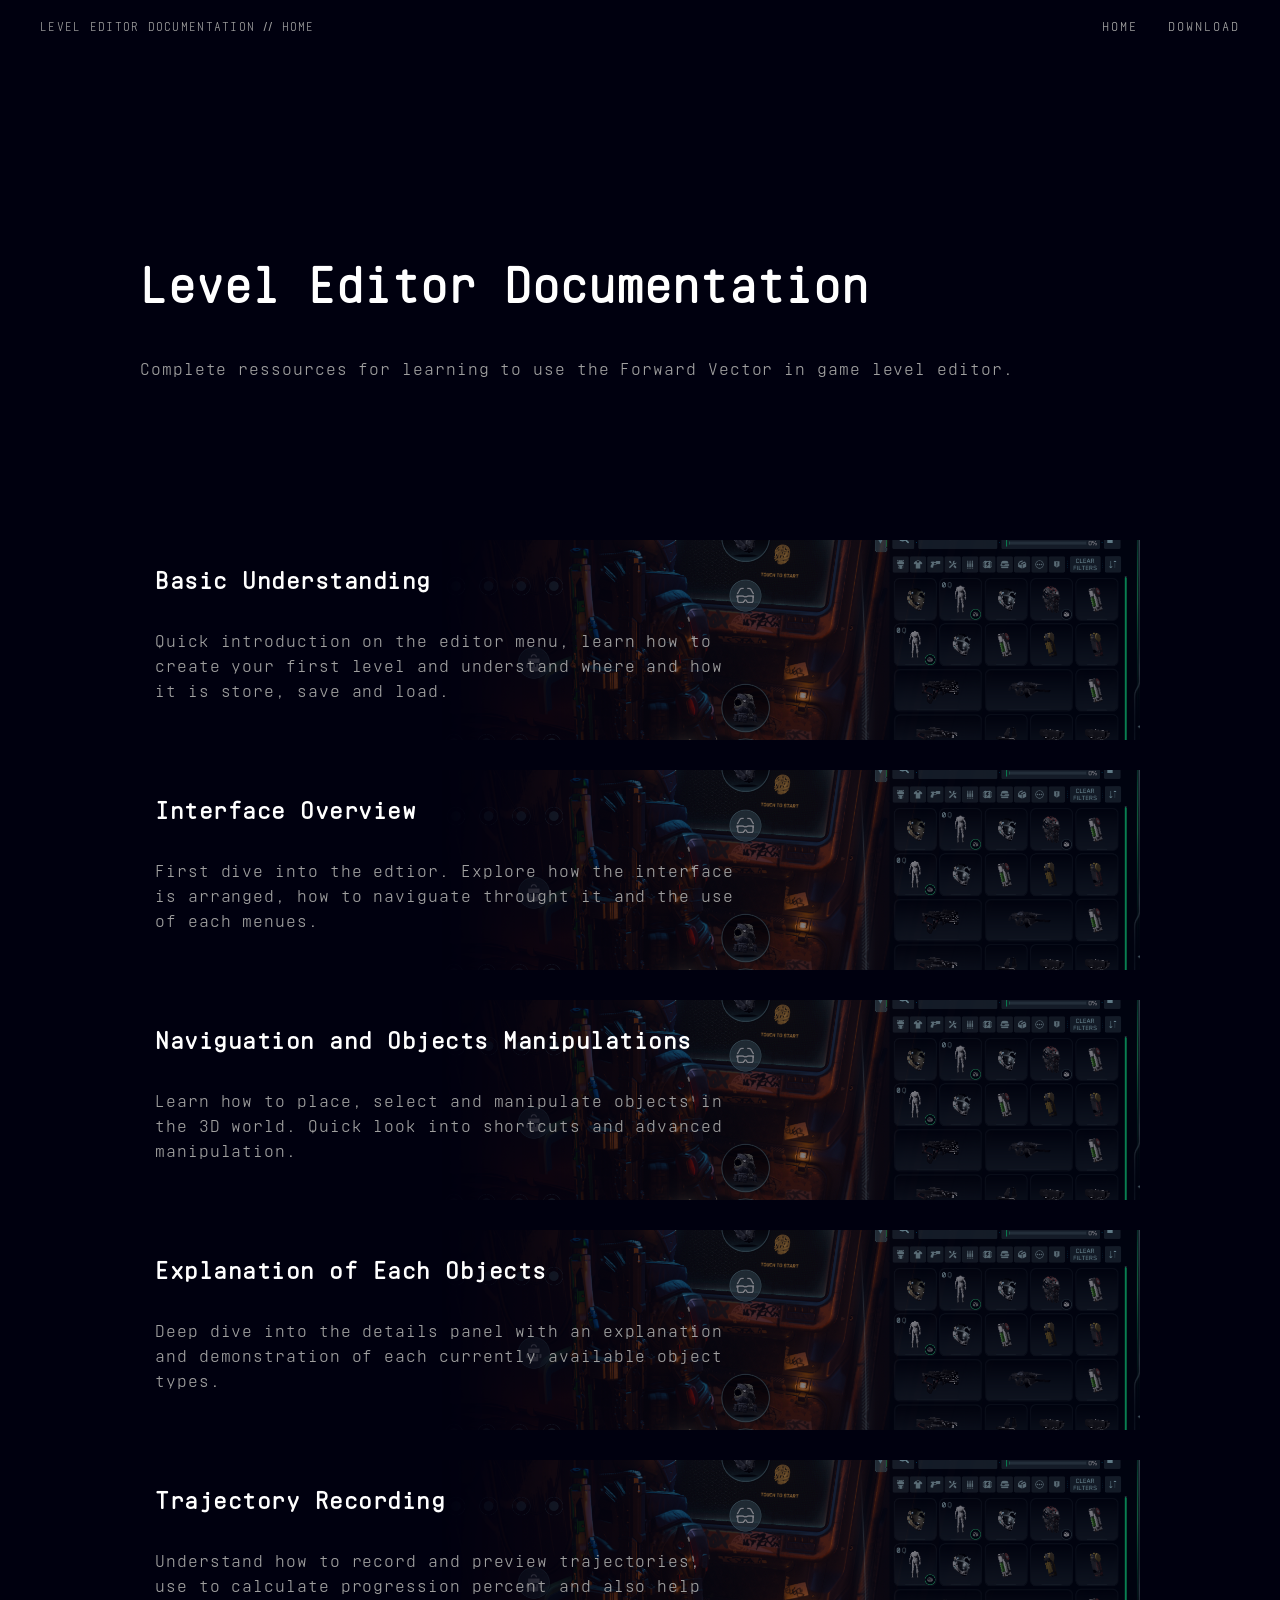
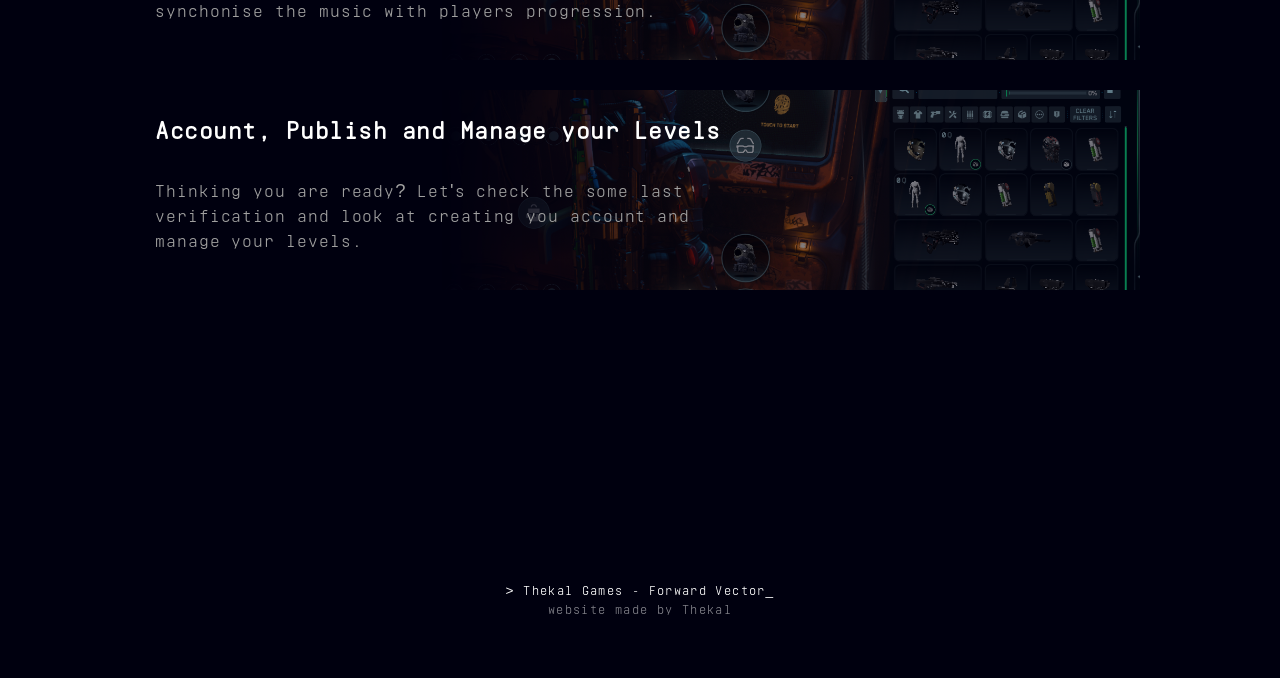
==== index.html @ ac27b5e6 "Initial Commit" ====
<!DOCTYPE html>
<html lang="en">

<head>
    <meta charset="utf-8" />
    <meta name="viewport" content="width=device-width, initial-scale=1.0" />
    <title>Thekal Lucas</title>
    <link rel="stylesheet" href="root\styles\HomeStyle.css" />
</head>

<body>

    <nav class="top-nav">
        <div class="nav-brand">LEVEL EDITOR DOCUMENTATION // HOME</div>
            <div class="nav-links">
            <a href="#AboutMe">HOME</a>
            <a href="#AboutMe">DOWNLOAD</a>
        </div>
    </nav>

<section class="section_1">
        <div class="container_1">
            <!--<h1 class="Name">Forward Vector</h1>!-->
            <h1 class="primRole">Level Editor Documentation</h1>
            <h2 class="Hook">Complete ressources for learning to use the Forward Vector in game level editor.</h2>
        </div>   
</section>
        
        <section class="section_2" id="MainProjects">
            <div class="container_2">

                <a href="root/pages/Forward-Vector.html" style="text-decoration:none">
                    <div class="item_Topics">
                        <img src="root/contents/images/Interface.png" alt="Image 1">
                        <div class="content">
                            <h1 class="GameTitle">Basic Understanding</h1> 
                            <p>
                            Quick introduction on the editor menu, learn how to create your first level and understand where and how it is store, save and load.</br >
                            </p> 
                        </div>
                    </div>
                </a>
                <a href="root/pages/Forward-Vector.html" style="text-decoration:none">
                    <div class="item_Topics">
                        <img src="root/contents/images/Interface.png" alt="Image 1">
                        <div class="content">
                            <h1 class="GameTitle">Interface Overview</h1> 
                            <p>
                            First dive into the edtior. Explore how the interface is arranged, how to naviguate throught it and the use of each menues.</br >
                            </p> 
                        </div>
                    </div>
                </a>
                <a href="root/pages/Forward-Vector.html" style="text-decoration:none">
                    <div class="item_Topics">
                        <img src="root/contents/images/Interface.png" alt="Image 1">
                        <div class="content">
                            <h1 class="GameTitle">Naviguation and Objects Manipulations</h1> 
                            <p>
                            Learn how to place, select and manipulate objects in the 3D world. Quick look into shortcuts and advanced manipulation.</br >
                            </p> 
                        </div>
                    </div>
                </a>
                <a href="root/pages/Forward-Vector.html" style="text-decoration:none">
                    <div class="item_Topics">
                        <img src="root/contents/images/Interface.png" alt="Image 1">
                        <div class="content">
                            <h1 class="GameTitle">Explanation of Each Objects</h1> 
                            <p>
                            Deep dive into the details panel with an explanation and demonstration of each currently available object types.</br >
                            </p> 
                        </div>
                    </div>
                </a>
                <a href="root/pages/Forward-Vector.html" style="text-decoration:none">
                    <div class="item_Topics">
                        <img src="root/contents/images/Interface.png" alt="Image 1">
                        <div class="content">
                            <h1 class="GameTitle">Trajectory Recording</h1> 
                            <p>
                            Understand how to record and preview trajectories, use to calculate progression percent and also help synchonise the music with players progression.</br >
                            </p> 
                        </div>
                    </div>
                </a>
                <a href="root/pages/Forward-Vector.html" style="text-decoration:none">
                    <div class="item_Topics">
                        <img src="root/contents/images/Interface.png" alt="Image 1">
                        <div class="content">
                            <h1 class="GameTitle">Account, Publish and Manage your Levels</h1> 
                            <p>
                            Thinking you are ready? Let's check the some last verification and look at creating you account and manage your levels.</br >
                            </p> 
                        </div>
                    </div>
                </a>


            </div>
        </section>
        
        <section class="section_4">
            <div class="container_4">
                <!--
                <a class="Socials" id="LinkedIn" href="https://www.linkedin.com/in/lucas-thekal-3a221b318/" style="text-decoration:none" target=”_blank”>
                    <img src="root/contents/images/LinkdinLogo.png">
                </a>
                <a class="Socials" id="Youtube" href="https://www.youtube.com/@ThekalGD" style="text-decoration:none" target=”_blank”>
                    <img src="root/contents/images/YTLogo.png">
                </a>
                <a class="Socials" id="X" href="https://x.com/ThekalGD" style="text-decoration:none" target=”_blank”>
                    <img src="root/contents/images/XLogo.png">
                </a>
                <a class="Socials" id="X" href="https://haskells.itch.io/" style="text-decoration:none" target=”_blank”>
                    <img src="root/contents/images/ItchIoLogo.png">
                </a>
                !-->
            </div>
        </section>

        <section class="section_3" id="AboutMe">
            <!--
            <div class="VerticalBox">
                 <div class="HorizontalBox_Top">
                    <h1>ABOUT ME</h1>
                </div>
                <div class="HorizontalBox_Mid">
                    <p>
                    Hi! I'm Lucas Thekal, a passionate French Game Designer and Unreal Programmer.</br >
                    I'm particularly interested in designing core elements, focusing on 3Cs, mechanics, sign & feedback, game feel, etc...</br >
                    </p>
                </div>
            </div>
            !-->
        </section>

    <section class="BottomPage">
        <p>> Thekal Games - Forward Vector<span class="blink">_</span></p>
        <p style="opacity: 0.5;">website made by Thekal</p>
    </section>


</body>
</html>
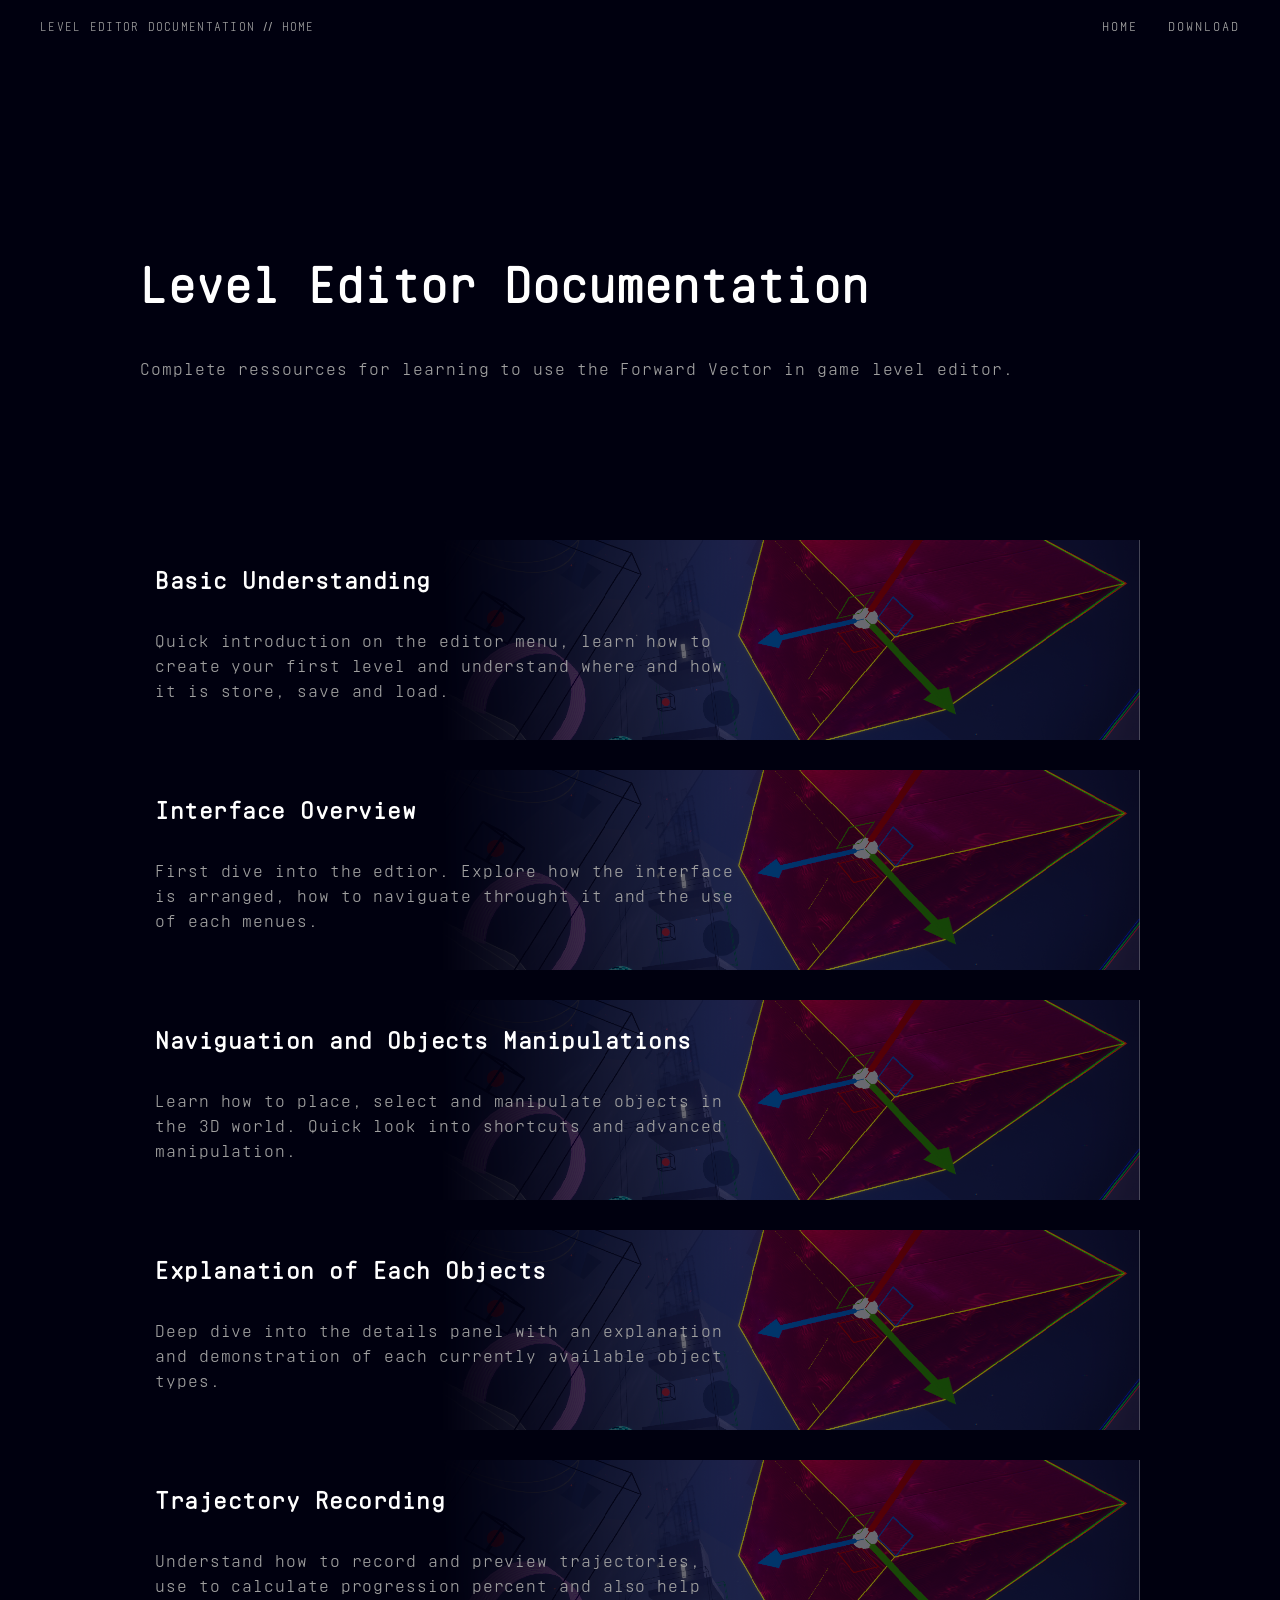
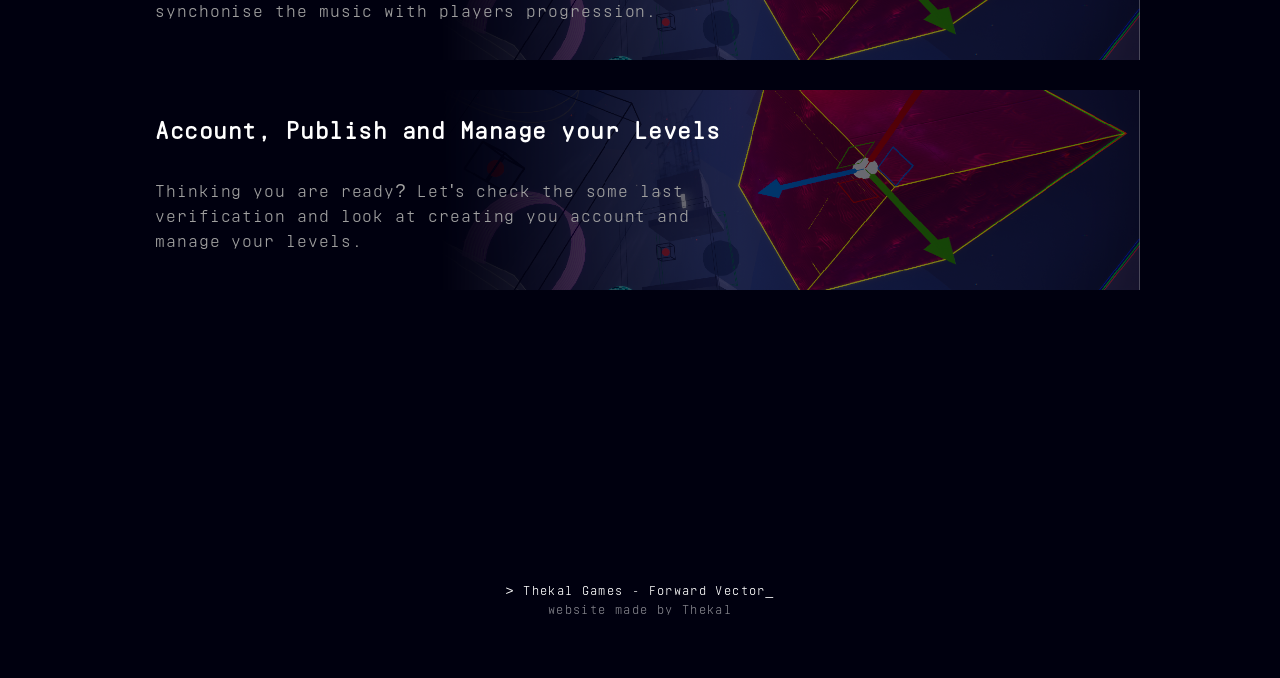
==== commit e40ebfc3: "Fix Category Picture + Subpages" ====
--- a/index.html
+++ b/index.html
@@ -32,7 +32,7 @@
 
                 <a href="root/pages/Forward-Vector.html" style="text-decoration:none">
                     <div class="item_Topics">
-                        <img src="root/contents/images/Interface.png" alt="Image 1">
+                        <img src="root/contents/images/CategoryBackground.png" alt="Image 1">
                         <div class="content">
                             <h1 class="GameTitle">Basic Understanding</h1> 
                             <p>
@@ -43,7 +43,7 @@
                 </a>
                 <a href="root/pages/Forward-Vector.html" style="text-decoration:none">
                     <div class="item_Topics">
-                        <img src="root/contents/images/Interface.png" alt="Image 1">
+                        <img src="root/contents/images/CategoryBackground.png" alt="Image 1">
                         <div class="content">
                             <h1 class="GameTitle">Interface Overview</h1> 
                             <p>
@@ -54,7 +54,7 @@
                 </a>
                 <a href="root/pages/Forward-Vector.html" style="text-decoration:none">
                     <div class="item_Topics">
-                        <img src="root/contents/images/Interface.png" alt="Image 1">
+                        <img src="root/contents/images/CategoryBackground.png" alt="Image 1">
                         <div class="content">
                             <h1 class="GameTitle">Naviguation and Objects Manipulations</h1> 
                             <p>
@@ -65,7 +65,7 @@
                 </a>
                 <a href="root/pages/Forward-Vector.html" style="text-decoration:none">
                     <div class="item_Topics">
-                        <img src="root/contents/images/Interface.png" alt="Image 1">
+                        <img src="root/contents/images/CategoryBackground.png" alt="Image 1">
                         <div class="content">
                             <h1 class="GameTitle">Explanation of Each Objects</h1> 
                             <p>
@@ -76,7 +76,7 @@
                 </a>
                 <a href="root/pages/Forward-Vector.html" style="text-decoration:none">
                     <div class="item_Topics">
-                        <img src="root/contents/images/Interface.png" alt="Image 1">
+                        <img src="root/contents/images/CategoryBackground.png" alt="Image 1">
                         <div class="content">
                             <h1 class="GameTitle">Trajectory Recording</h1> 
                             <p>
@@ -87,7 +87,7 @@
                 </a>
                 <a href="root/pages/Forward-Vector.html" style="text-decoration:none">
                     <div class="item_Topics">
-                        <img src="root/contents/images/Interface.png" alt="Image 1">
+                        <img src="root/contents/images/CategoryBackground.png" alt="Image 1">
                         <div class="content">
                             <h1 class="GameTitle">Account, Publish and Manage your Levels</h1> 
                             <p>
